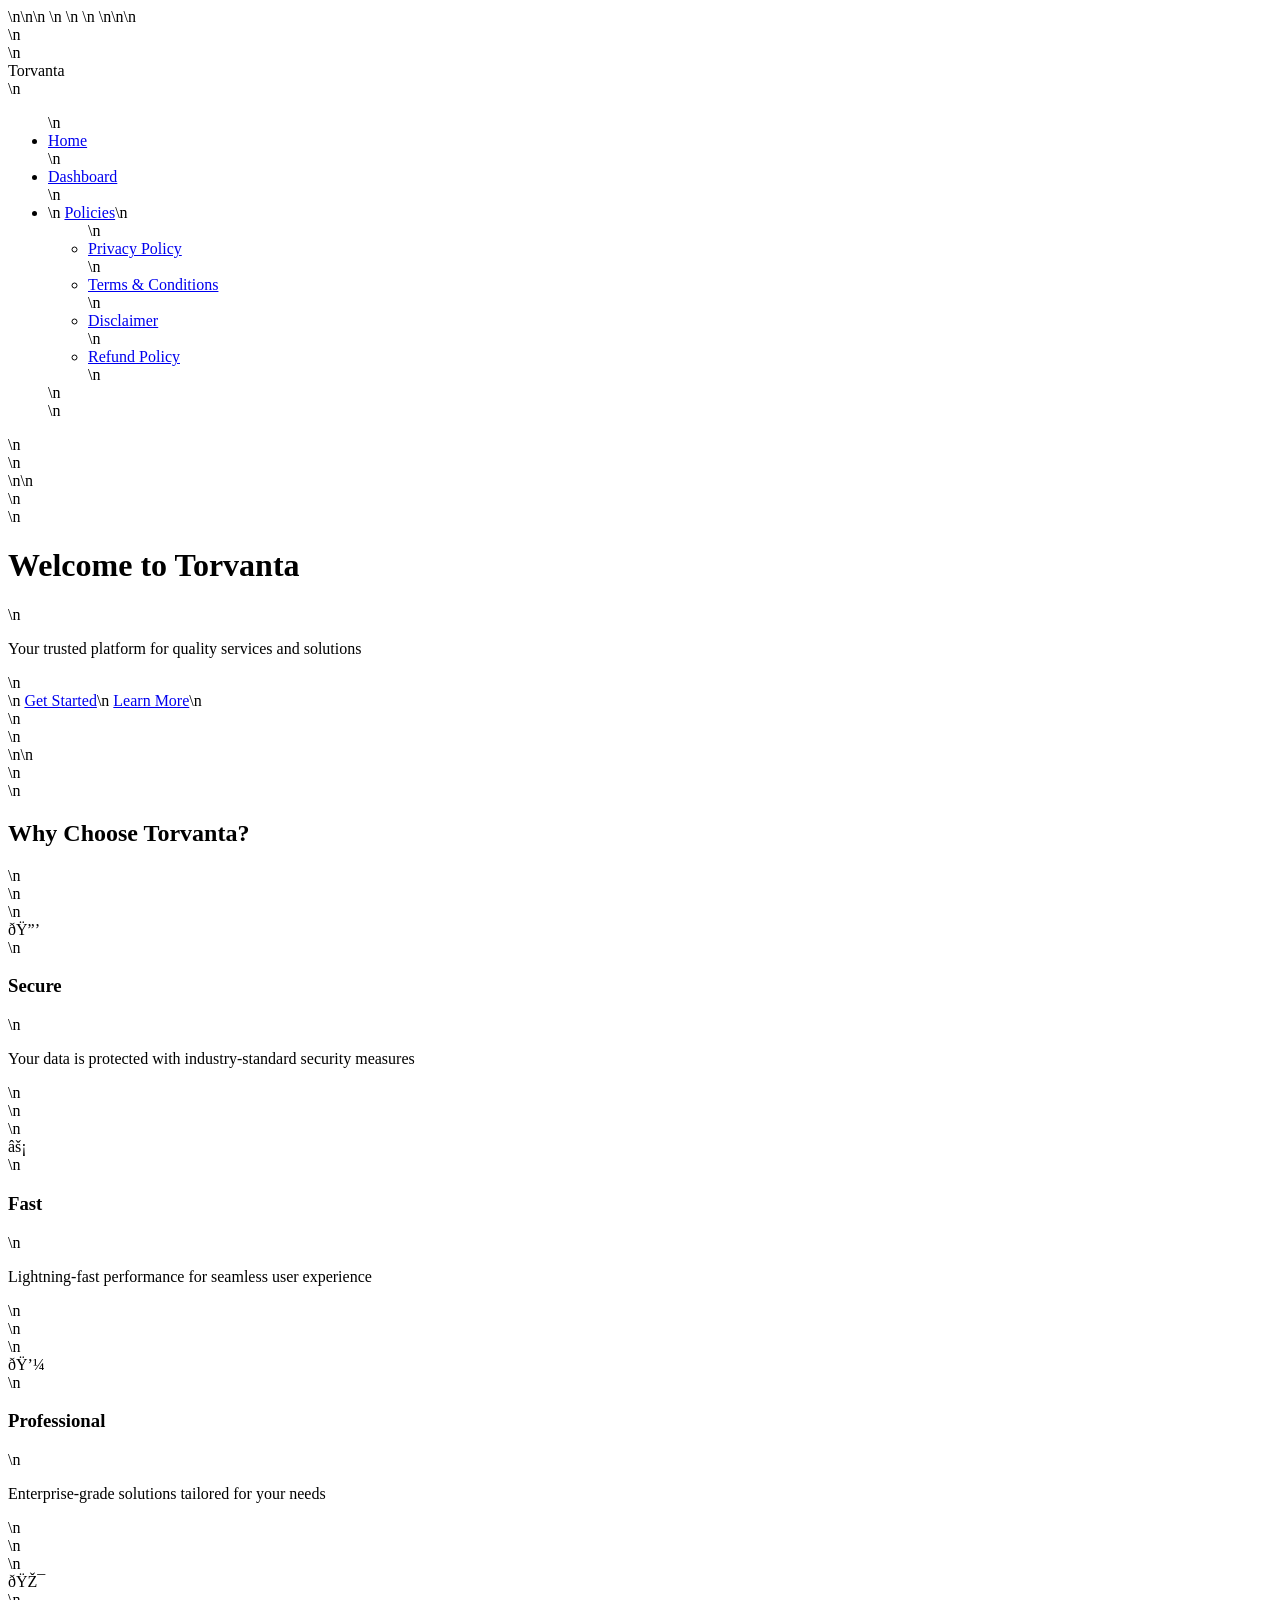
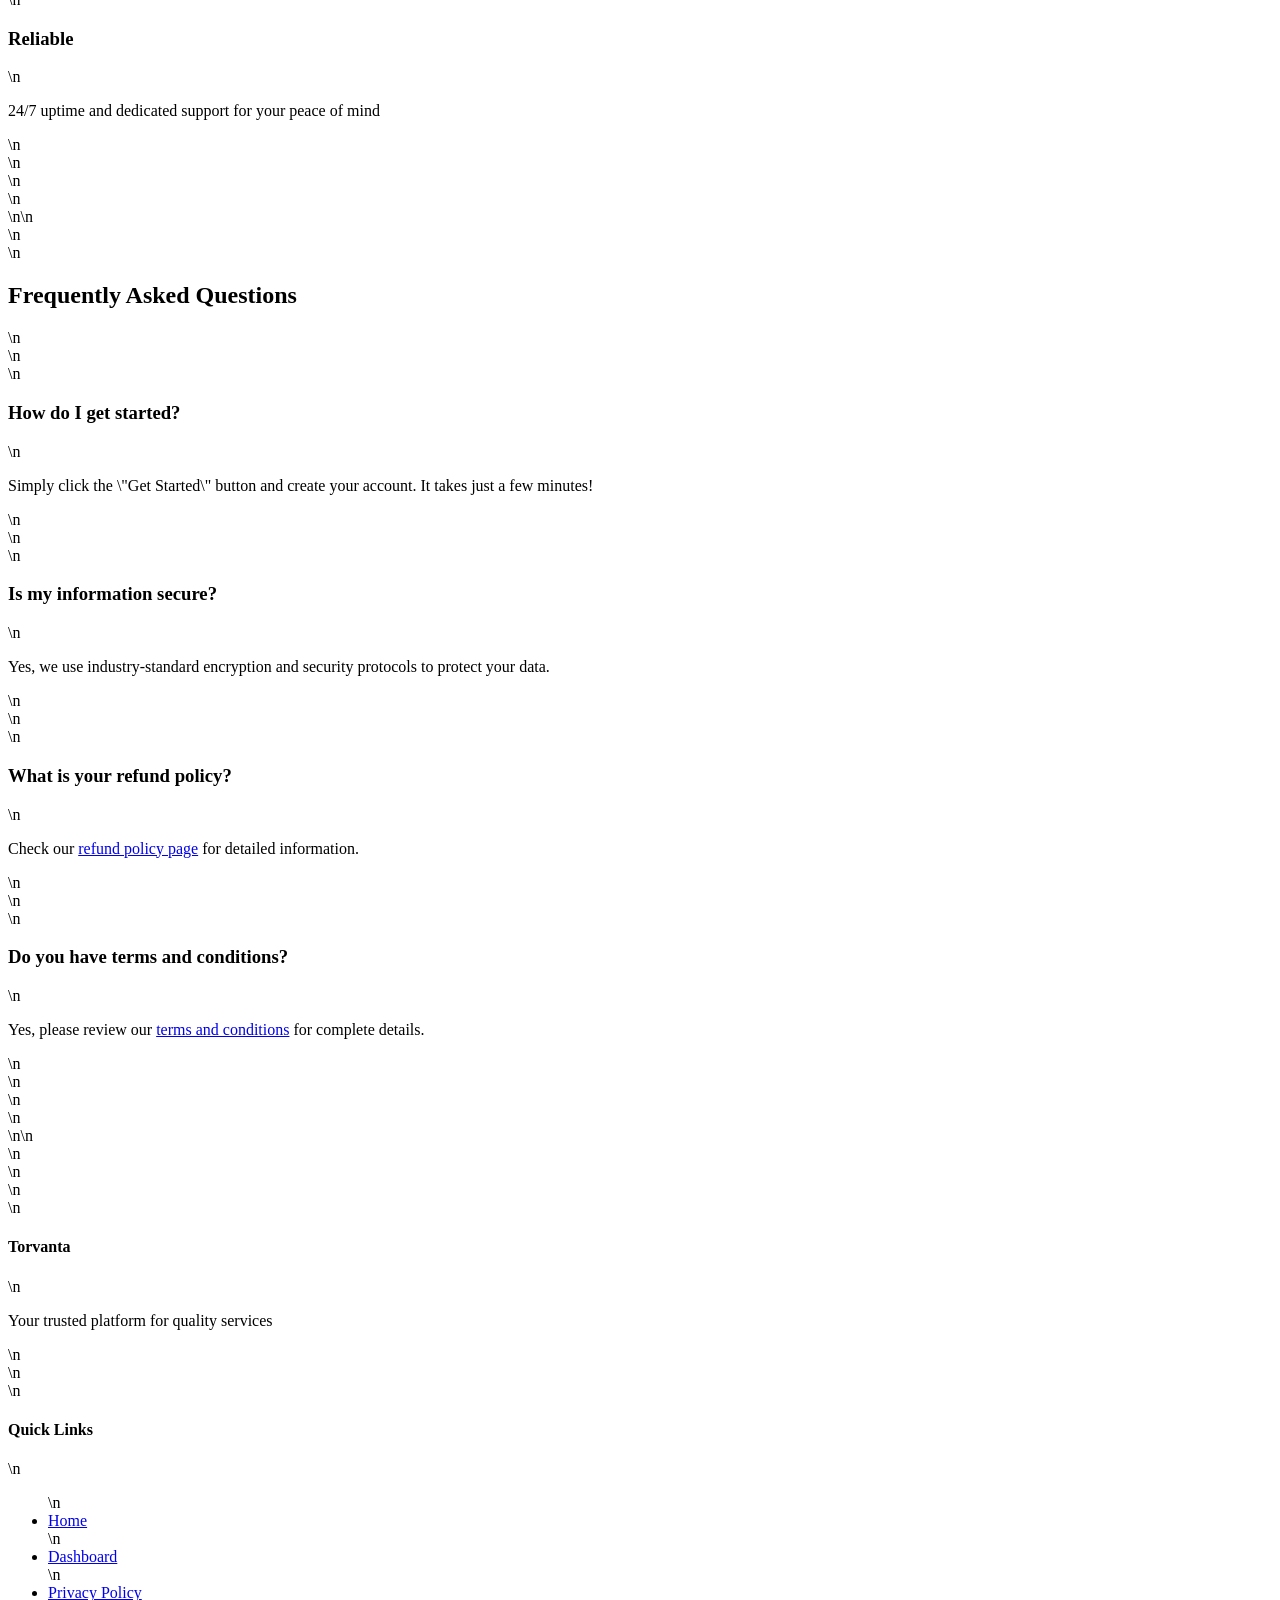
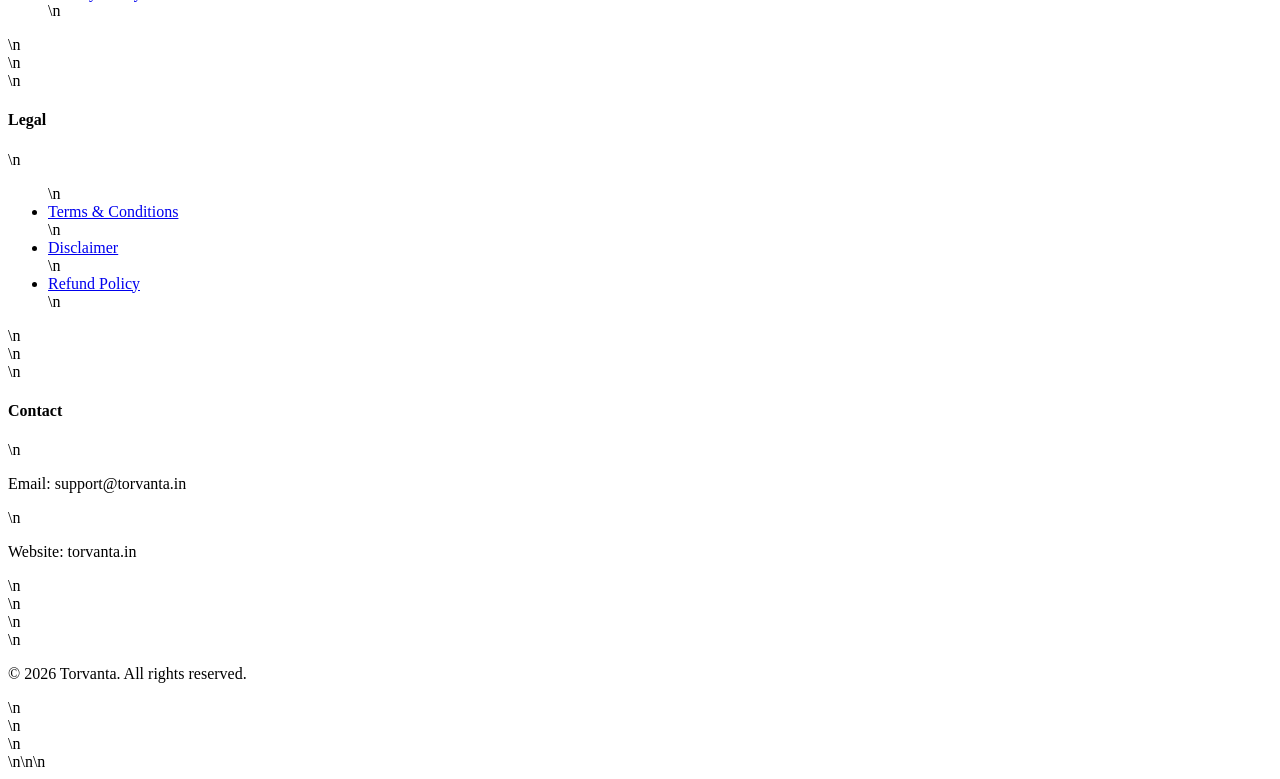
==== index.html @ 7883bb97 "Add files via upload" ====
<!DOCTYPE html>\n<html lang=\"en\">\n<head>\n    <meta charset=\"UTF-8\">\n    <meta name=\"viewport\" content=\"width=device-width, initial-scale=1.0\">\n    <title>Torvanta - Home</title>\n    <link rel=\"stylesheet\" href=\"styles.css\">\n</head>\n<body>\n    <nav class=\"navbar\">\n        <div class=\"container\">\n            <div class=\"logo\">Torvanta</div>\n            <ul class=\"nav-links\">\n                <li><a href=\"index.html\" class=\"active\">Home</a></li>\n                <li><a href=\"dashboard.html\">Dashboard</a></li>\n                <li class=\"dropdown\">\n                    <a href=\"#\" class=\"dropdown-toggle\">Policies</a>\n                    <ul class=\"dropdown-menu\">\n                        <li><a href=\"privacy-policy.html\">Privacy Policy</a></li>\n                        <li><a href=\"terms-conditions.html\">Terms & Conditions</a></li>\n                        <li><a href=\"disclaimer.html\">Disclaimer</a></li>\n                        <li><a href=\"refund-policy.html\">Refund Policy</a></li>\n                    </ul>\n                </li>\n            </ul>\n        </div>\n    </nav>\n\n    <header class=\"hero\">\n        <div class=\"container\">\n            <h1>Welcome to Torvanta</h1>\n            <p>Your trusted platform for quality services and solutions</p>\n            <div class=\"hero-buttons\">\n                <a href=\"dashboard.html\" class=\"btn btn-primary\">Get Started</a>\n                <a href=\"#features\" class=\"btn btn-secondary\">Learn More</a>\n            </div>\n        </div>\n    </header>\n\n    <section id=\"features\" class=\"features\">\n        <div class=\"container\">\n            <h2>Why Choose Torvanta?</h2>\n            <div class=\"features-grid\">\n                <div class=\"feature-card\">\n                    <div class=\"feature-icon\">🔒</div>\n                    <h3>Secure</h3>\n                    <p>Your data is protected with industry-standard security measures</p>\n                </div>\n                <div class=\"feature-card\">\n                    <div class=\"feature-icon\">⚡</div>\n                    <h3>Fast</h3>\n                    <p>Lightning-fast performance for seamless user experience</p>\n                </div>\n                <div class=\"feature-card\">\n                    <div class=\"feature-icon\">💼</div>\n                    <h3>Professional</h3>\n                    <p>Enterprise-grade solutions tailored for your needs</p>\n                </div>\n                <div class=\"feature-card\">\n                    <div class=\"feature-icon\">🎯</div>\n                    <h3>Reliable</h3>\n                    <p>24/7 uptime and dedicated support for your peace of mind</p>\n                </div>\n            </div>\n        </div>\n    </section>\n\n    <section class=\"faq\">\n        <div class=\"container\">\n            <h2>Frequently Asked Questions</h2>\n            <div class=\"faq-items\">\n                <div class=\"faq-item\">\n                    <h3>How do I get started?</h3>\n                    <p>Simply click the \"Get Started\" button and create your account. It takes just a few minutes!</p>\n                </div>\n                <div class=\"faq-item\">\n                    <h3>Is my information secure?</h3>\n                    <p>Yes, we use industry-standard encryption and security protocols to protect your data.</p>\n                </div>\n                <div class=\"faq-item\">\n                    <h3>What is your refund policy?</h3>\n                    <p>Check our <a href=\"refund-policy.html\">refund policy page</a> for detailed information.</p>\n                </div>\n                <div class=\"faq-item\">\n                    <h3>Do you have terms and conditions?</h3>\n                    <p>Yes, please review our <a href=\"terms-conditions.html\">terms and conditions</a> for complete details.</p>\n                </div>\n            </div>\n        </div>\n    </section>\n\n    <footer class=\"footer\">\n        <div class=\"container\">\n            <div class=\"footer-content\">\n                <div class=\"footer-section\">\n                    <h4>Torvanta</h4>\n                    <p>Your trusted platform for quality services</p>\n                </div>\n                <div class=\"footer-section\">\n                    <h4>Quick Links</h4>\n                    <ul>\n                        <li><a href=\"index.html\">Home</a></li>\n                        <li><a href=\"dashboard.html\">Dashboard</a></li>\n                        <li><a href=\"privacy-policy.html\">Privacy Policy</a></li>\n                    </ul>\n                </div>\n                <div class=\"footer-section\">\n                    <h4>Legal</h4>\n                    <ul>\n                        <li><a href=\"terms-conditions.html\">Terms & Conditions</a></li>\n                        <li><a href=\"disclaimer.html\">Disclaimer</a></li>\n                        <li><a href=\"refund-policy.html\">Refund Policy</a></li>\n                    </ul>\n                </div>\n                <div class=\"footer-section\">\n                    <h4>Contact</h4>\n                    <p>Email: support@torvanta.in</p>\n                    <p>Website: torvanta.in</p>\n                </div>\n            </div>\n            <div class=\"footer-bottom\">\n                <p>&copy; 2026 Torvanta. All rights reserved.</p>\n            </div>\n        </div>\n    </footer>\n</body>\n</html>\n
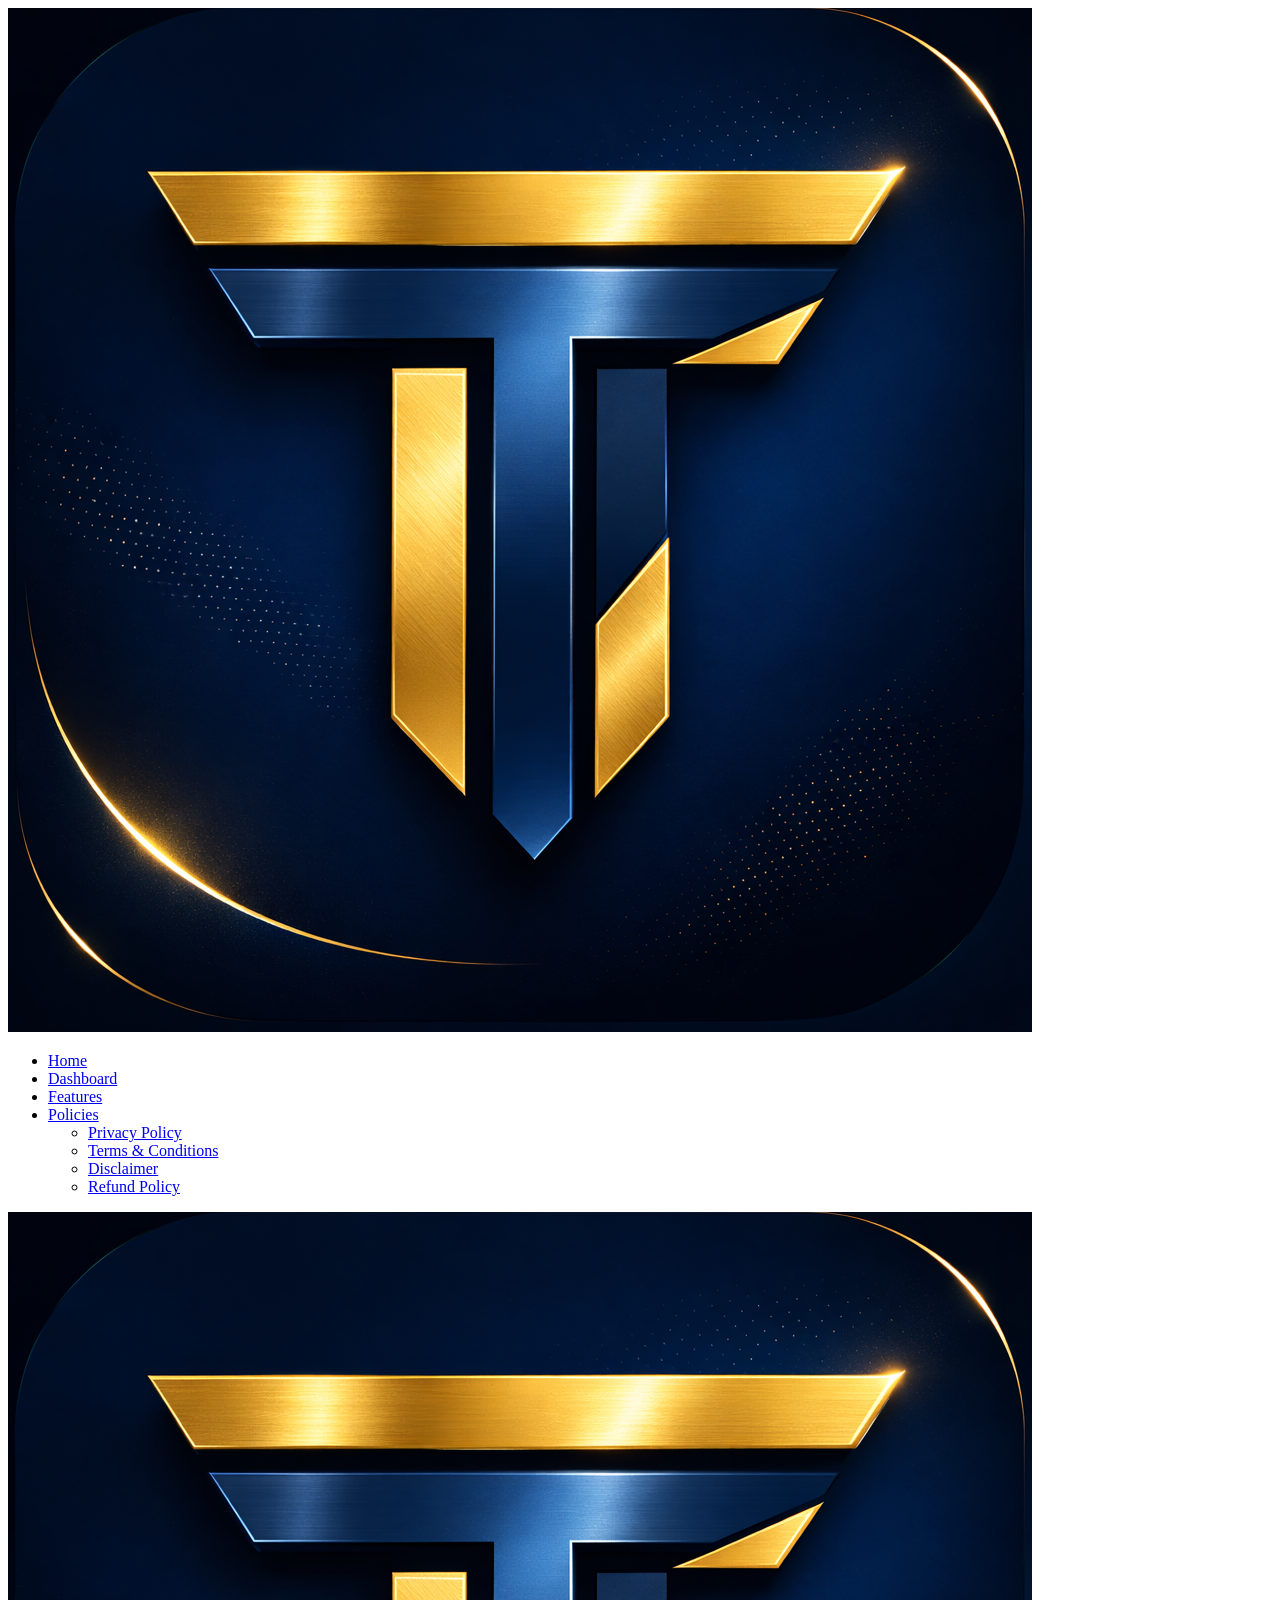
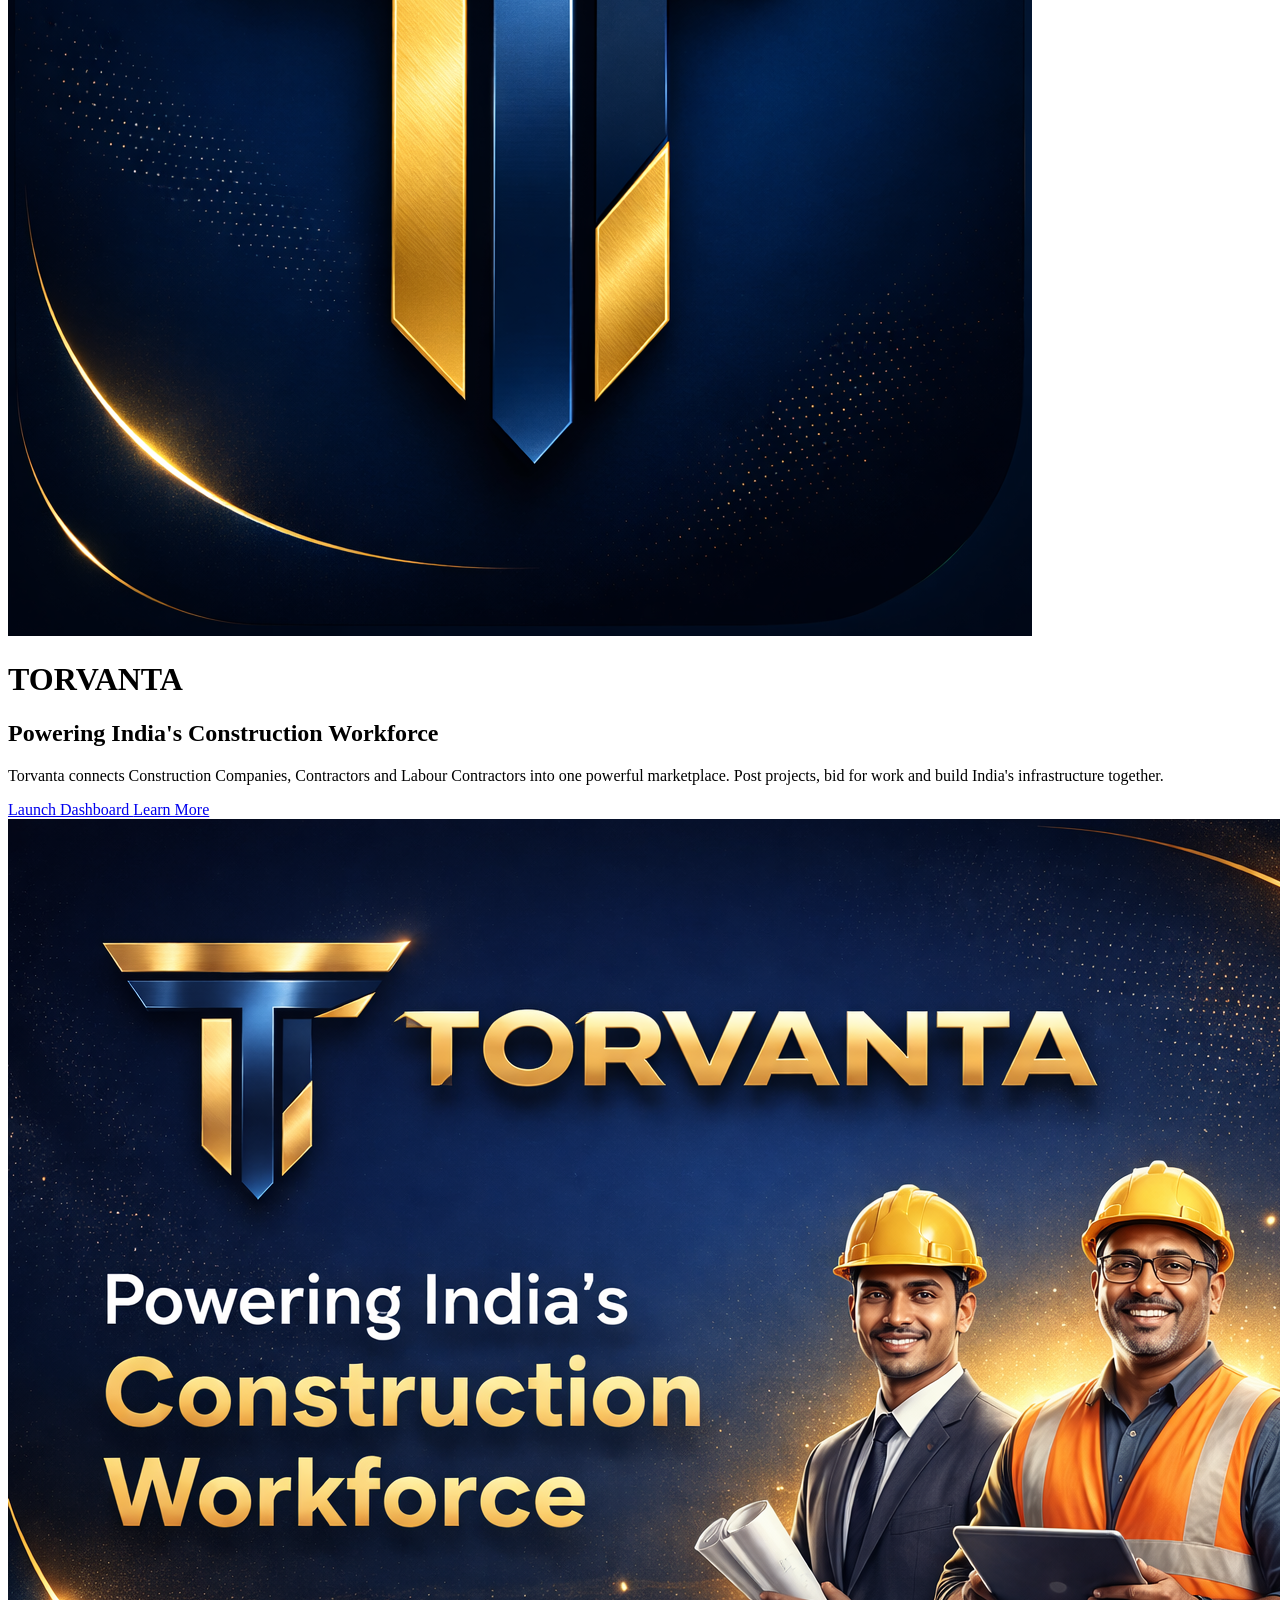
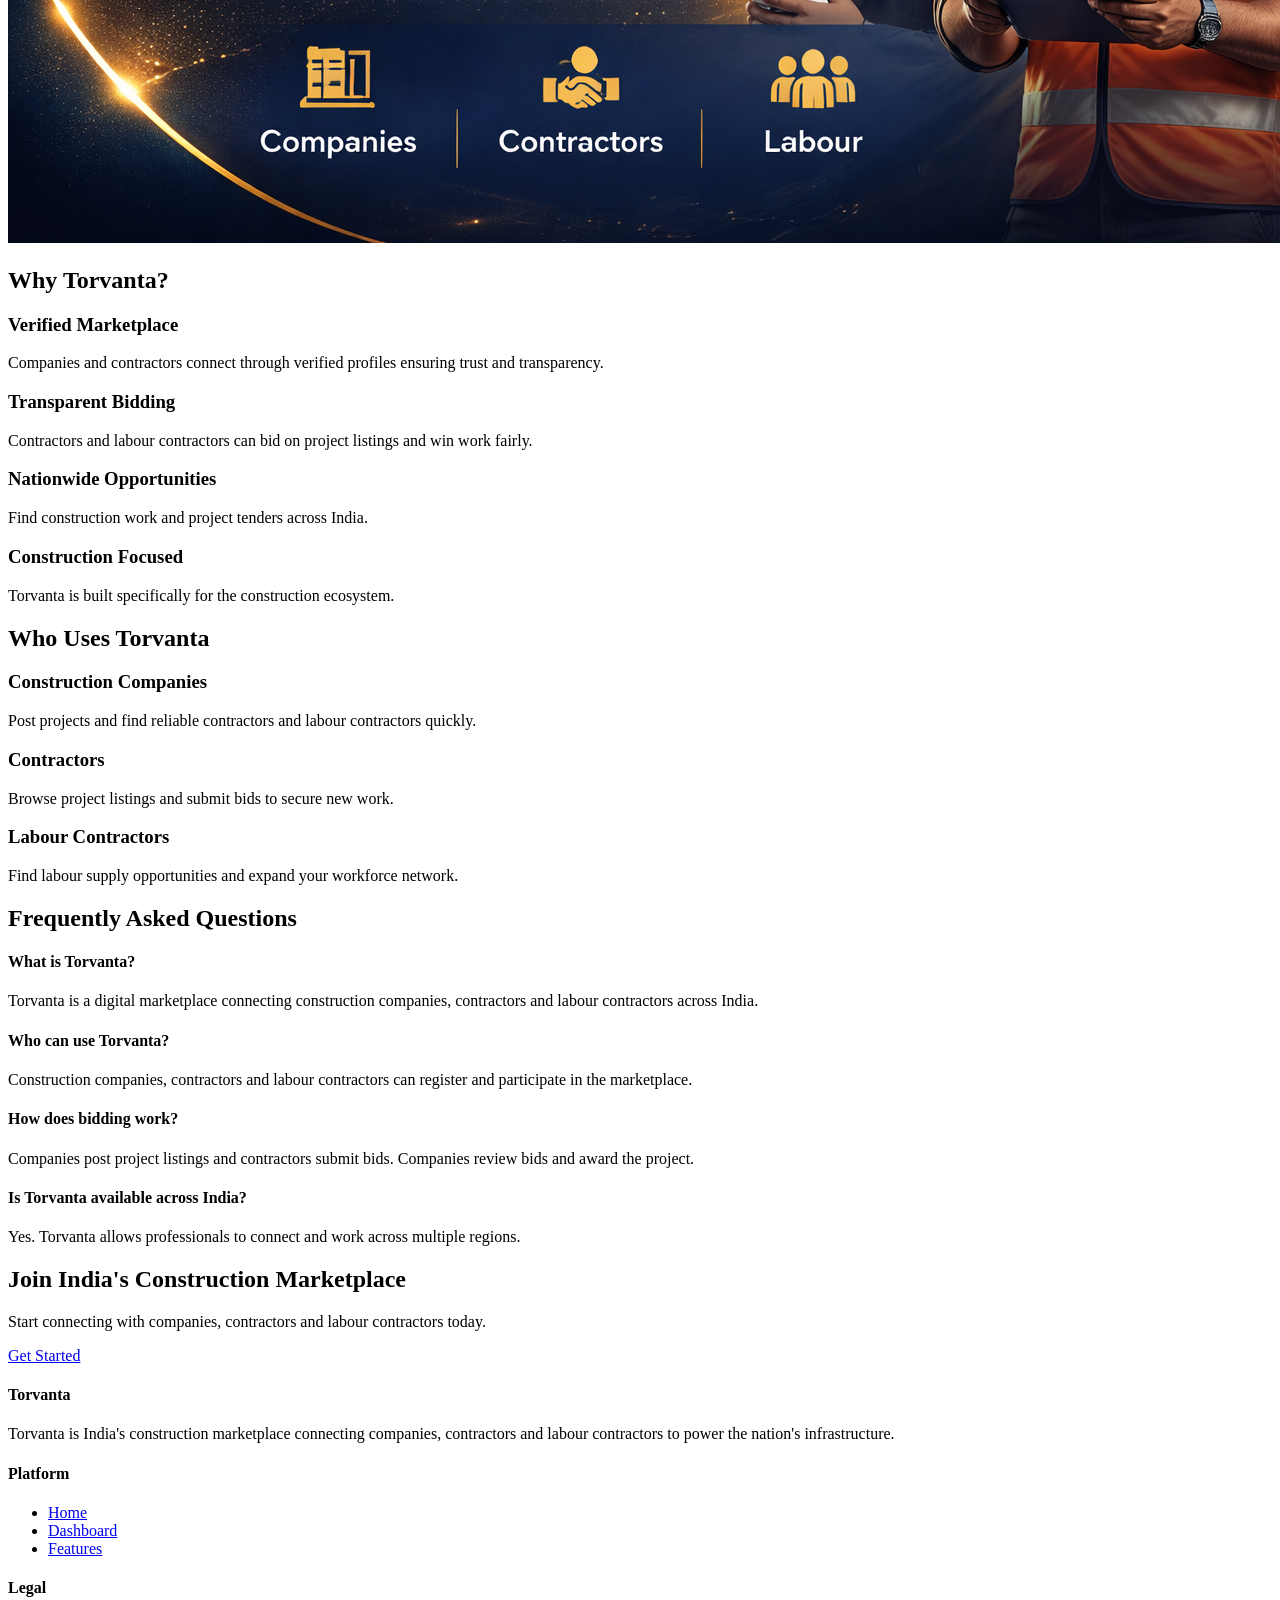
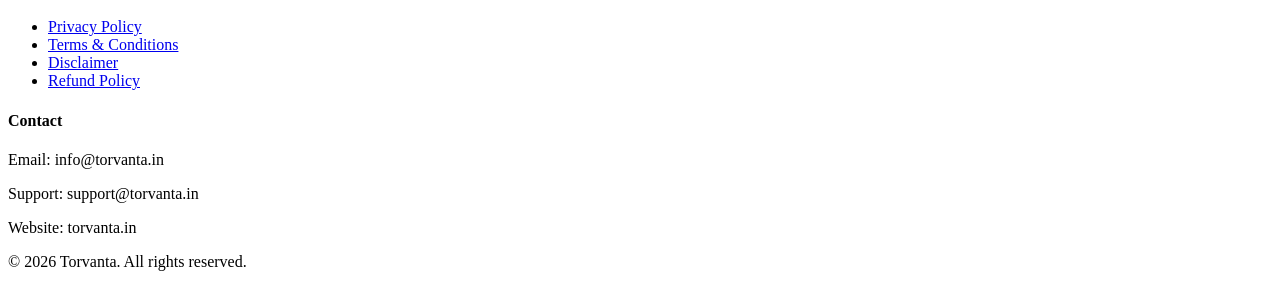
==== commit 41ea4cf6: "Add files via upload" ====
--- a/index.html
+++ b/index.html
@@ -1 +1,416 @@
-<!DOCTYPE html>\n<html lang=\"en\">\n<head>\n    <meta charset=\"UTF-8\">\n    <meta name=\"viewport\" content=\"width=device-width, initial-scale=1.0\">\n    <title>Torvanta - Home</title>\n    <link rel=\"stylesheet\" href=\"styles.css\">\n</head>\n<body>\n    <nav class=\"navbar\">\n        <div class=\"container\">\n            <div class=\"logo\">Torvanta</div>\n            <ul class=\"nav-links\">\n                <li><a href=\"index.html\" class=\"active\">Home</a></li>\n                <li><a href=\"dashboard.html\">Dashboard</a></li>\n                <li class=\"dropdown\">\n                    <a href=\"#\" class=\"dropdown-toggle\">Policies</a>\n                    <ul class=\"dropdown-menu\">\n                        <li><a href=\"privacy-policy.html\">Privacy Policy</a></li>\n                        <li><a href=\"terms-conditions.html\">Terms & Conditions</a></li>\n                        <li><a href=\"disclaimer.html\">Disclaimer</a></li>\n                        <li><a href=\"refund-policy.html\">Refund Policy</a></li>\n                    </ul>\n                </li>\n            </ul>\n        </div>\n    </nav>\n\n    <header class=\"hero\">\n        <div class=\"container\">\n            <h1>Welcome to Torvanta</h1>\n            <p>Your trusted platform for quality services and solutions</p>\n            <div class=\"hero-buttons\">\n                <a href=\"dashboard.html\" class=\"btn btn-primary\">Get Started</a>\n                <a href=\"#features\" class=\"btn btn-secondary\">Learn More</a>\n            </div>\n        </div>\n    </header>\n\n    <section id=\"features\" class=\"features\">\n        <div class=\"container\">\n            <h2>Why Choose Torvanta?</h2>\n            <div class=\"features-grid\">\n                <div class=\"feature-card\">\n                    <div class=\"feature-icon\">🔒</div>\n                    <h3>Secure</h3>\n                    <p>Your data is protected with industry-standard security measures</p>\n                </div>\n                <div class=\"feature-card\">\n                    <div class=\"feature-icon\">⚡</div>\n                    <h3>Fast</h3>\n                    <p>Lightning-fast performance for seamless user experience</p>\n                </div>\n                <div class=\"feature-card\">\n                    <div class=\"feature-icon\">💼</div>\n                    <h3>Professional</h3>\n                    <p>Enterprise-grade solutions tailored for your needs</p>\n                </div>\n                <div class=\"feature-card\">\n                    <div class=\"feature-icon\">🎯</div>\n                    <h3>Reliable</h3>\n                    <p>24/7 uptime and dedicated support for your peace of mind</p>\n                </div>\n            </div>\n        </div>\n    </section>\n\n    <section class=\"faq\">\n        <div class=\"container\">\n            <h2>Frequently Asked Questions</h2>\n            <div class=\"faq-items\">\n                <div class=\"faq-item\">\n                    <h3>How do I get started?</h3>\n                    <p>Simply click the \"Get Started\" button and create your account. It takes just a few minutes!</p>\n                </div>\n                <div class=\"faq-item\">\n                    <h3>Is my information secure?</h3>\n                    <p>Yes, we use industry-standard encryption and security protocols to protect your data.</p>\n                </div>\n                <div class=\"faq-item\">\n                    <h3>What is your refund policy?</h3>\n                    <p>Check our <a href=\"refund-policy.html\">refund policy page</a> for detailed information.</p>\n                </div>\n                <div class=\"faq-item\">\n                    <h3>Do you have terms and conditions?</h3>\n                    <p>Yes, please review our <a href=\"terms-conditions.html\">terms and conditions</a> for complete details.</p>\n                </div>\n            </div>\n        </div>\n    </section>\n\n    <footer class=\"footer\">\n        <div class=\"container\">\n            <div class=\"footer-content\">\n                <div class=\"footer-section\">\n                    <h4>Torvanta</h4>\n                    <p>Your trusted platform for quality services</p>\n                </div>\n                <div class=\"footer-section\">\n                    <h4>Quick Links</h4>\n                    <ul>\n                        <li><a href=\"index.html\">Home</a></li>\n                        <li><a href=\"dashboard.html\">Dashboard</a></li>\n                        <li><a href=\"privacy-policy.html\">Privacy Policy</a></li>\n                    </ul>\n                </div>\n                <div class=\"footer-section\">\n                    <h4>Legal</h4>\n                    <ul>\n                        <li><a href=\"terms-conditions.html\">Terms & Conditions</a></li>\n                        <li><a href=\"disclaimer.html\">Disclaimer</a></li>\n                        <li><a href=\"refund-policy.html\">Refund Policy</a></li>\n                    </ul>\n                </div>\n                <div class=\"footer-section\">\n                    <h4>Contact</h4>\n                    <p>Email: support@torvanta.in</p>\n                    <p>Website: torvanta.in</p>\n                </div>\n            </div>\n            <div class=\"footer-bottom\">\n                <p>&copy; 2026 Torvanta. All rights reserved.</p>\n            </div>\n        </div>\n    </footer>\n</body>\n</html>\n
+<!DOCTYPE html>
+<html lang="en">
+
+<head>
+
+<meta charset="UTF-8">
+<meta name="viewport" content="width=device-width, initial-scale=1.0">
+
+<title>Torvanta | Powering India's Construction Workforce</title>
+
+<meta name="description"
+content="Torvanta is India's construction marketplace connecting Companies, Contractors and Labour Contractors for projects and tenders.">
+
+<link rel="stylesheet" href="styles.css">
+
+</head>
+
+<body>
+
+<!-- ================= NAVBAR ================= -->
+
+<nav class="navbar">
+
+<div class="container">
+
+<div class="nav-brand">
+
+<img src="logo.png" class="nav-logo">
+
+</div>
+
+<ul class="nav-links">
+
+<li><a href="index.html" class="active">Home</a></li>
+
+<li><a href="dashboard.html">Dashboard</a></li>
+
+<li><a href="#features">Features</a></li>
+
+<li class="dropdown">
+
+<a href="#">Policies</a>
+
+<ul class="dropdown-menu">
+
+<li><a href="privacy-policy.html">Privacy Policy</a></li>
+
+<li><a href="terms-conditions.html">Terms & Conditions</a></li>
+
+<li><a href="disclaimer.html">Disclaimer</a></li>
+
+<li><a href="refund-policy.html">Refund Policy</a></li>
+
+</ul>
+
+</li>
+
+</ul>
+
+</div>
+
+</nav>
+
+
+<!-- ================= HERO ================= -->
+
+<header class="hero">
+
+<div class="container hero-flex">
+
+<div class="hero-left">
+
+<img src="logo.png" class="hero-logo">
+
+<h1>TORVANTA</h1>
+
+<h2 class="tagline">
+
+Powering India's Construction Workforce
+
+</h2>
+
+<p class="hero-text">
+
+Torvanta connects Construction Companies, Contractors and Labour Contractors 
+into one powerful marketplace. Post projects, bid for work and build India's 
+infrastructure together.
+
+</p>
+
+<div class="hero-buttons">
+
+<a href="dashboard.html" class="btn btn-gold">
+
+Launch Dashboard
+
+</a>
+
+<a href="#features" class="btn btn-outline">
+
+Learn More
+
+</a>
+
+</div>
+
+</div>
+
+
+<div class="hero-right">
+
+<img src="hero-banner.png" class="hero-image">
+
+</div>
+
+</div>
+
+</header>
+
+
+<!-- ================= FEATURES ================= -->
+
+<section id="features" class="features">
+
+<div class="container">
+
+<h2>Why Torvanta?</h2>
+
+<div class="feature-grid">
+
+<div class="feature-card">
+
+<h3>Verified Marketplace</h3>
+
+<p>
+
+Companies and contractors connect through verified profiles ensuring
+trust and transparency.
+
+</p>
+
+</div>
+
+<div class="feature-card">
+
+<h3>Transparent Bidding</h3>
+
+<p>
+
+Contractors and labour contractors can bid on project listings and
+win work fairly.
+
+</p>
+
+</div>
+
+<div class="feature-card">
+
+<h3>Nationwide Opportunities</h3>
+
+<p>
+
+Find construction work and project tenders across India.
+
+</p>
+
+</div>
+
+<div class="feature-card">
+
+<h3>Construction Focused</h3>
+
+<p>
+
+Torvanta is built specifically for the construction ecosystem.
+
+</p>
+
+</div>
+
+</div>
+
+</div>
+
+</section>
+
+
+<!-- ================= HOW IT WORKS ================= -->
+
+<section class="how-it-works">
+
+<div class="container">
+
+<h2>Who Uses Torvanta</h2>
+
+<div class="feature-grid">
+
+<div class="feature-card">
+
+<h3>Construction Companies</h3>
+
+<p>
+
+Post projects and find reliable contractors and labour contractors
+quickly.
+
+</p>
+
+</div>
+
+<div class="feature-card">
+
+<h3>Contractors</h3>
+
+<p>
+
+Browse project listings and submit bids to secure new work.
+
+</p>
+
+</div>
+
+<div class="feature-card">
+
+<h3>Labour Contractors</h3>
+
+<p>
+
+Find labour supply opportunities and expand your workforce network.
+
+</p>
+
+</div>
+
+</div>
+
+</div>
+
+</section>
+
+
+<!-- ================= FAQ ================= -->
+
+<section class="faq">
+
+<div class="container">
+
+<h2>Frequently Asked Questions</h2>
+
+<div class="faq-container">
+
+<div class="faq-item">
+
+<h4>What is Torvanta?</h4>
+
+<p>
+
+Torvanta is a digital marketplace connecting construction companies,
+contractors and labour contractors across India.
+
+</p>
+
+</div>
+
+<div class="faq-item">
+
+<h4>Who can use Torvanta?</h4>
+
+<p>
+
+Construction companies, contractors and labour contractors can
+register and participate in the marketplace.
+
+</p>
+
+</div>
+
+<div class="faq-item">
+
+<h4>How does bidding work?</h4>
+
+<p>
+
+Companies post project listings and contractors submit bids.
+Companies review bids and award the project.
+
+</p>
+
+</div>
+
+<div class="faq-item">
+
+<h4>Is Torvanta available across India?</h4>
+
+<p>
+
+Yes. Torvanta allows professionals to connect and work across
+multiple regions.
+
+</p>
+
+</div>
+
+</div>
+
+</div>
+
+</section>
+
+
+<!-- ================= CALL TO ACTION ================= -->
+
+<section class="cta">
+
+<div class="container">
+
+<h2>Join India's Construction Marketplace</h2>
+
+<p>
+
+Start connecting with companies, contractors and labour contractors today.
+
+</p>
+
+<a href="dashboard.html" class="btn btn-gold">
+
+Get Started
+
+</a>
+
+</div>
+
+</section>
+
+
+<!-- ================= FOOTER ================= -->
+
+<footer class="footer" id="footer">
+
+<div class="container">
+
+<div class="footer-content">
+
+<div class="footer-section">
+
+<h4>Torvanta</h4>
+
+<p>
+
+Torvanta is India's construction marketplace connecting companies,
+contractors and labour contractors to power the nation's infrastructure.
+
+</p>
+
+</div>
+
+<div class="footer-section">
+
+<h4>Platform</h4>
+
+<ul>
+
+<li><a href="index.html">Home</a></li>
+
+<li><a href="dashboard.html">Dashboard</a></li>
+
+<li><a href="#features">Features</a></li>
+
+</ul>
+
+</div>
+
+<div class="footer-section">
+
+<h4>Legal</h4>
+
+<ul>
+
+<li><a href="privacy-policy.html">Privacy Policy</a></li>
+
+<li><a href="terms-conditions.html">Terms & Conditions</a></li>
+
+<li><a href="disclaimer.html">Disclaimer</a></li>
+
+<li><a href="refund-policy.html">Refund Policy</a></li>
+
+</ul>
+
+</div>
+
+<div class="footer-section">
+
+<h4>Contact</h4>
+
+<p>Email: info@torvanta.in</p>
+
+<p>Support: support@torvanta.in</p>
+
+<p>Website: torvanta.in</p>
+
+</div>
+
+</div>
+
+<div class="footer-bottom">
+
+<p>© 2026 Torvanta. All rights reserved.</p>
+
+</div>
+
+</div>
+
+</footer>
+
+</body>
+</html>
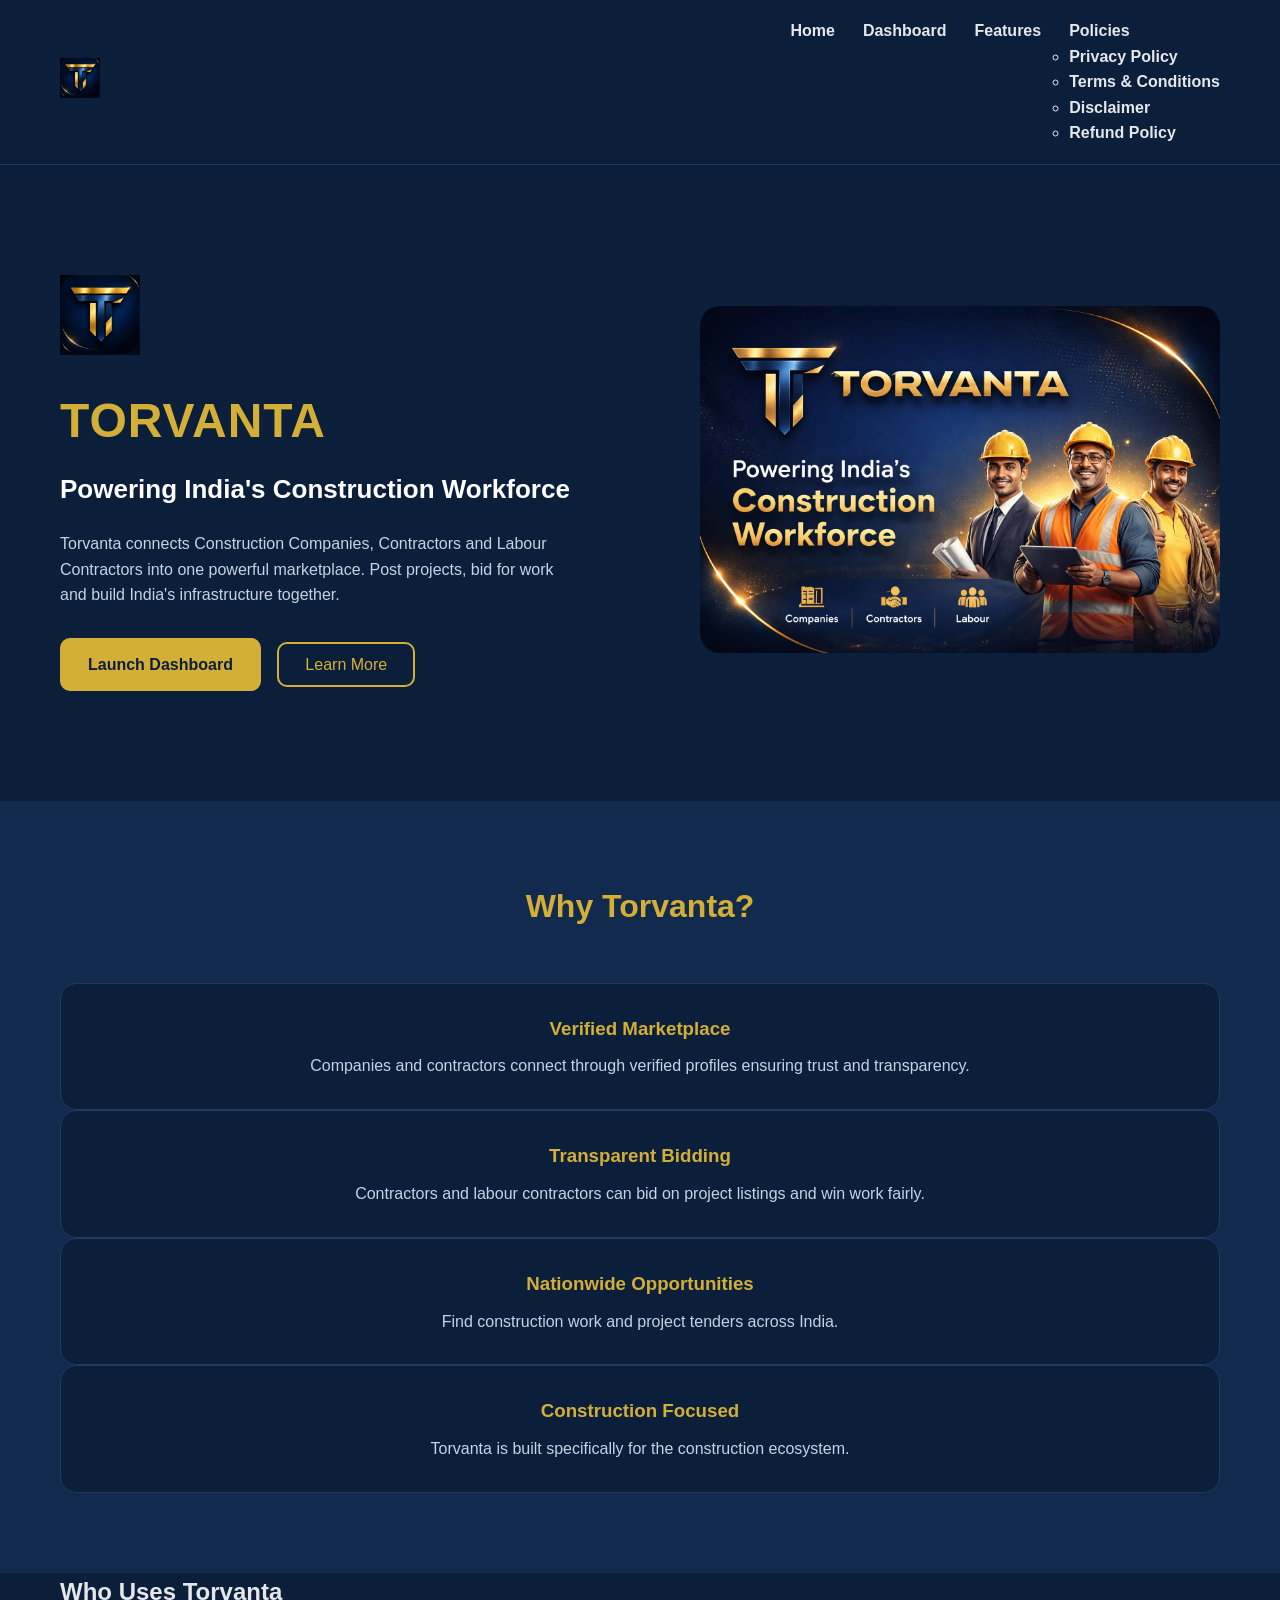
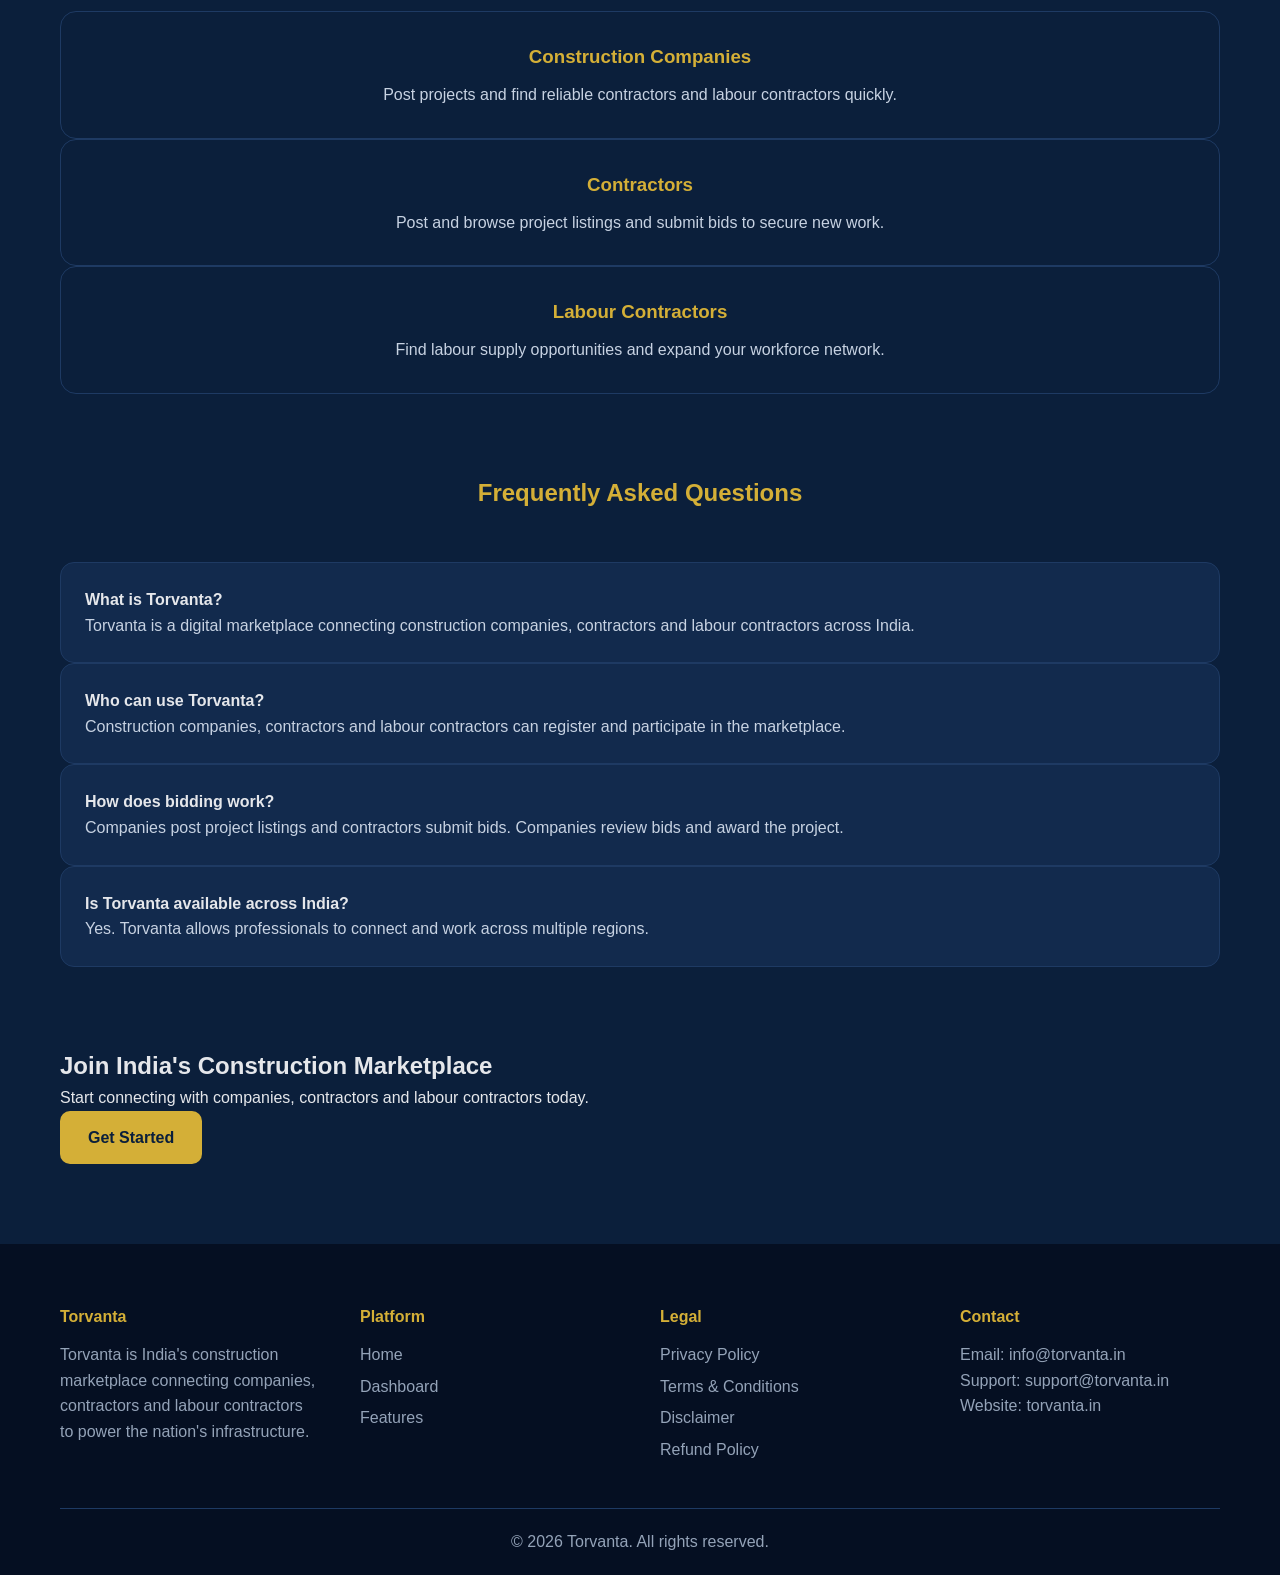
==== commit 82087b56: "Add files via upload" ====
--- a/index.html
+++ b/index.html
@@ -214,7 +214,7 @@
 
 <p>
 
-Browse project listings and submit bids to secure new work.
+Post and browse project listings and submit bids to secure new work.
 
 </p>
 
--- a/styles.css
+++ b/styles.css
@@ -0,0 +1,380 @@
+*{
+margin:0;
+padding:0;
+box-sizing:border-box;
+}
+
+/* TORVANTA THEME */
+
+:root{
+
+--navy:#0B1F3B;
+--navy-light:#122A4D;
+--navy-border:#1E3A63;
+
+--gold:#D4AF37;
+--gold-light:#F1C85A;
+
+--text:#E5E7EB;
+--light:#F8FAFC;
+--dark:#111827;
+
+--border:#E5E7EB;
+
+}
+
+/* GLOBAL */
+
+html{
+scroll-behavior:smooth;
+}
+
+body{
+font-family:'Segoe UI',Tahoma,Geneva,Verdana,sans-serif;
+background:var(--navy);
+color:var(--text);
+line-height:1.6;
+}
+
+.container{
+max-width:1200px;
+margin:auto;
+padding:0 20px;
+}
+
+/* NAVBAR */
+
+.navbar{
+background:var(--navy);
+padding:18px 0;
+border-bottom:1px solid var(--navy-border);
+}
+
+.navbar .container{
+display:flex;
+justify-content:space-between;
+align-items:center;
+}
+
+.nav-logo{
+height:40px;
+}
+
+.nav-links{
+list-style:none;
+display:flex;
+gap:28px;
+}
+
+.nav-links a{
+color:var(--text);
+text-decoration:none;
+font-weight:600;
+}
+
+.nav-links a:hover{
+color:var(--gold);
+}
+
+/* HERO */
+
+.hero{
+padding:110px 0;
+}
+
+.hero-flex{
+display:flex;
+align-items:center;
+justify-content:space-between;
+gap:60px;
+flex-wrap:wrap;
+}
+
+.hero-left{
+max-width:520px;
+}
+
+.hero-logo{
+width:80px;
+margin-bottom:20px;
+}
+
+.hero h1{
+font-size:48px;
+font-weight:800;
+letter-spacing:1px;
+color:var(--gold);
+}
+
+.tagline{
+font-size:26px;
+margin:10px 0 20px;
+color:white;
+}
+
+.hero-text{
+color:#C7D2E2;
+margin-bottom:30px;
+}
+
+.hero-image{
+width:520px;
+border-radius:20px;
+}
+
+/* BUTTONS */
+
+.btn-gold{
+background:var(--gold);
+color:var(--navy);
+padding:14px 28px;
+border-radius:10px;
+font-weight:700;
+text-decoration:none;
+display:inline-block;
+margin-right:12px;
+}
+
+.btn-gold:hover{
+background:var(--gold-light);
+}
+
+.btn-outline{
+border:2px solid var(--gold);
+color:var(--gold);
+padding:12px 26px;
+border-radius:10px;
+text-decoration:none;
+}
+
+.btn-outline:hover{
+background:var(--gold);
+color:var(--navy);
+}
+
+/* FEATURES */
+
+.features{
+padding:80px 0;
+background:var(--navy-light);
+}
+
+.features h2{
+text-align:center;
+margin-bottom:50px;
+font-size:32px;
+color:var(--gold);
+}
+
+.features-grid{
+display:grid;
+grid-template-columns:repeat(auto-fit,minmax(250px,1fr));
+gap:30px;
+}
+
+.feature-card{
+background:var(--navy);
+padding:30px;
+border-radius:16px;
+text-align:center;
+border:1px solid var(--navy-border);
+}
+
+.feature-card h3{
+color:var(--gold);
+margin-bottom:10px;
+}
+
+.feature-card p{
+color:#C7D2E2;
+}
+
+/* FAQ */
+
+.faq{
+padding:80px 0;
+}
+
+.faq h2{
+text-align:center;
+margin-bottom:50px;
+color:var(--gold);
+}
+
+.faq-items{
+display:grid;
+grid-template-columns:repeat(auto-fit,minmax(300px,1fr));
+gap:30px;
+}
+
+.faq-item{
+background:var(--navy-light);
+padding:24px;
+border-radius:14px;
+border:1px solid var(--navy-border);
+}
+
+.faq-item h3{
+color:var(--gold);
+margin-bottom:8px;
+}
+
+.faq-item p{
+color:#C7D2E2;
+}
+
+/* POLICY PAGES */
+
+.policy-container{
+padding:80px 0;
+}
+
+.policy-container h1{
+color:var(--gold);
+margin-bottom:10px;
+}
+
+.last-updated{
+color:#94A3B8;
+margin-bottom:30px;
+}
+
+.policy-section{
+background:var(--navy-light);
+padding:24px;
+border-radius:14px;
+border:1px solid var(--navy-border);
+margin-bottom:20px;
+}
+
+.policy-section h2{
+color:var(--gold);
+margin-bottom:10px;
+}
+
+.policy-section p{
+color:#C7D2E2;
+}
+
+.policy-section ul,
+.policy-section ol{
+margin-left:20px;
+}
+
+/* FOOTER */
+
+.footer{
+background:#050f22;
+padding:60px 0 20px;
+margin-top:80px;
+}
+
+.footer-content{
+display:grid;
+grid-template-columns:repeat(auto-fit,minmax(220px,1fr));
+gap:40px;
+margin-bottom:40px;
+}
+
+.footer-section h4{
+color:var(--gold);
+margin-bottom:12px;
+}
+
+.footer-section p{
+color:#94A3B8;
+}
+
+.footer-section ul{
+list-style:none;
+}
+
+.footer-section ul li{
+margin-bottom:6px;
+}
+
+.footer-section ul li a{
+color:#94A3B8;
+text-decoration:none;
+}
+
+.footer-section ul li a:hover{
+color:white;
+}
+
+.footer-bottom{
+border-top:1px solid #1E3A63;
+padding-top:20px;
+text-align:center;
+color:#94A3B8;
+}
+
+/* DASHBOARD */
+
+.dashboard-container{
+padding:80px 0;
+}
+
+.login-box,
+.signup-box{
+background:var(--navy-light);
+padding:40px;
+border-radius:16px;
+border:1px solid var(--navy-border);
+max-width:420px;
+margin:auto;
+}
+
+.form-group{
+margin-bottom:18px;
+}
+
+.form-group label{
+display:block;
+margin-bottom:6px;
+}
+
+.form-group input{
+width:100%;
+padding:12px;
+border-radius:8px;
+border:1px solid var(--navy-border);
+background:var(--navy);
+color:white;
+}
+
+/* RESPONSIVE */
+
+@media(max-width:900px){
+
+.hero-flex{
+flex-direction:column;
+text-align:center;
+}
+
+.hero-image{
+width:100%;
+max-width:400px;
+}
+
+.hero h1{
+font-size:36px;
+}
+
+.tagline{
+font-size:20px;
+}
+
+}
+
+@media(max-width:600px){
+
+.nav-links{
+display:none;
+}
+
+.hero h1{
+font-size:28px;
+}
+
+}
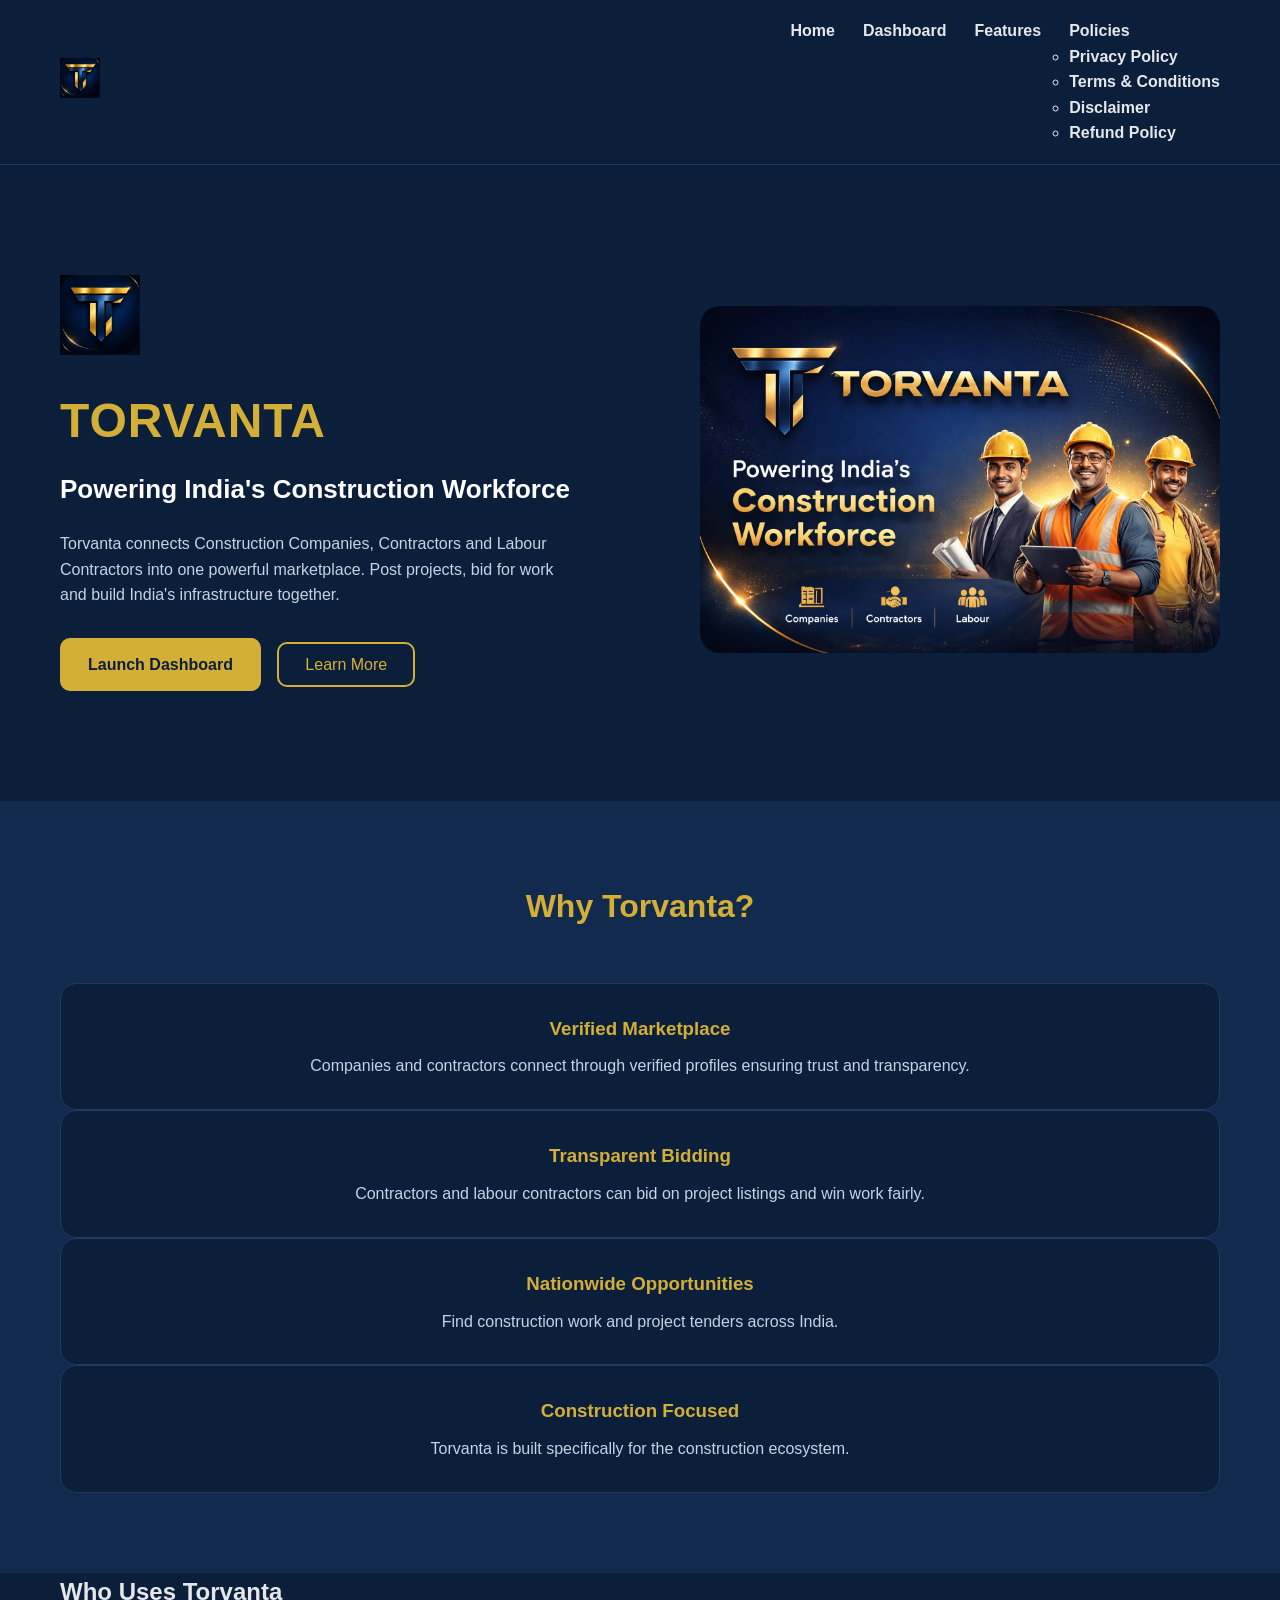
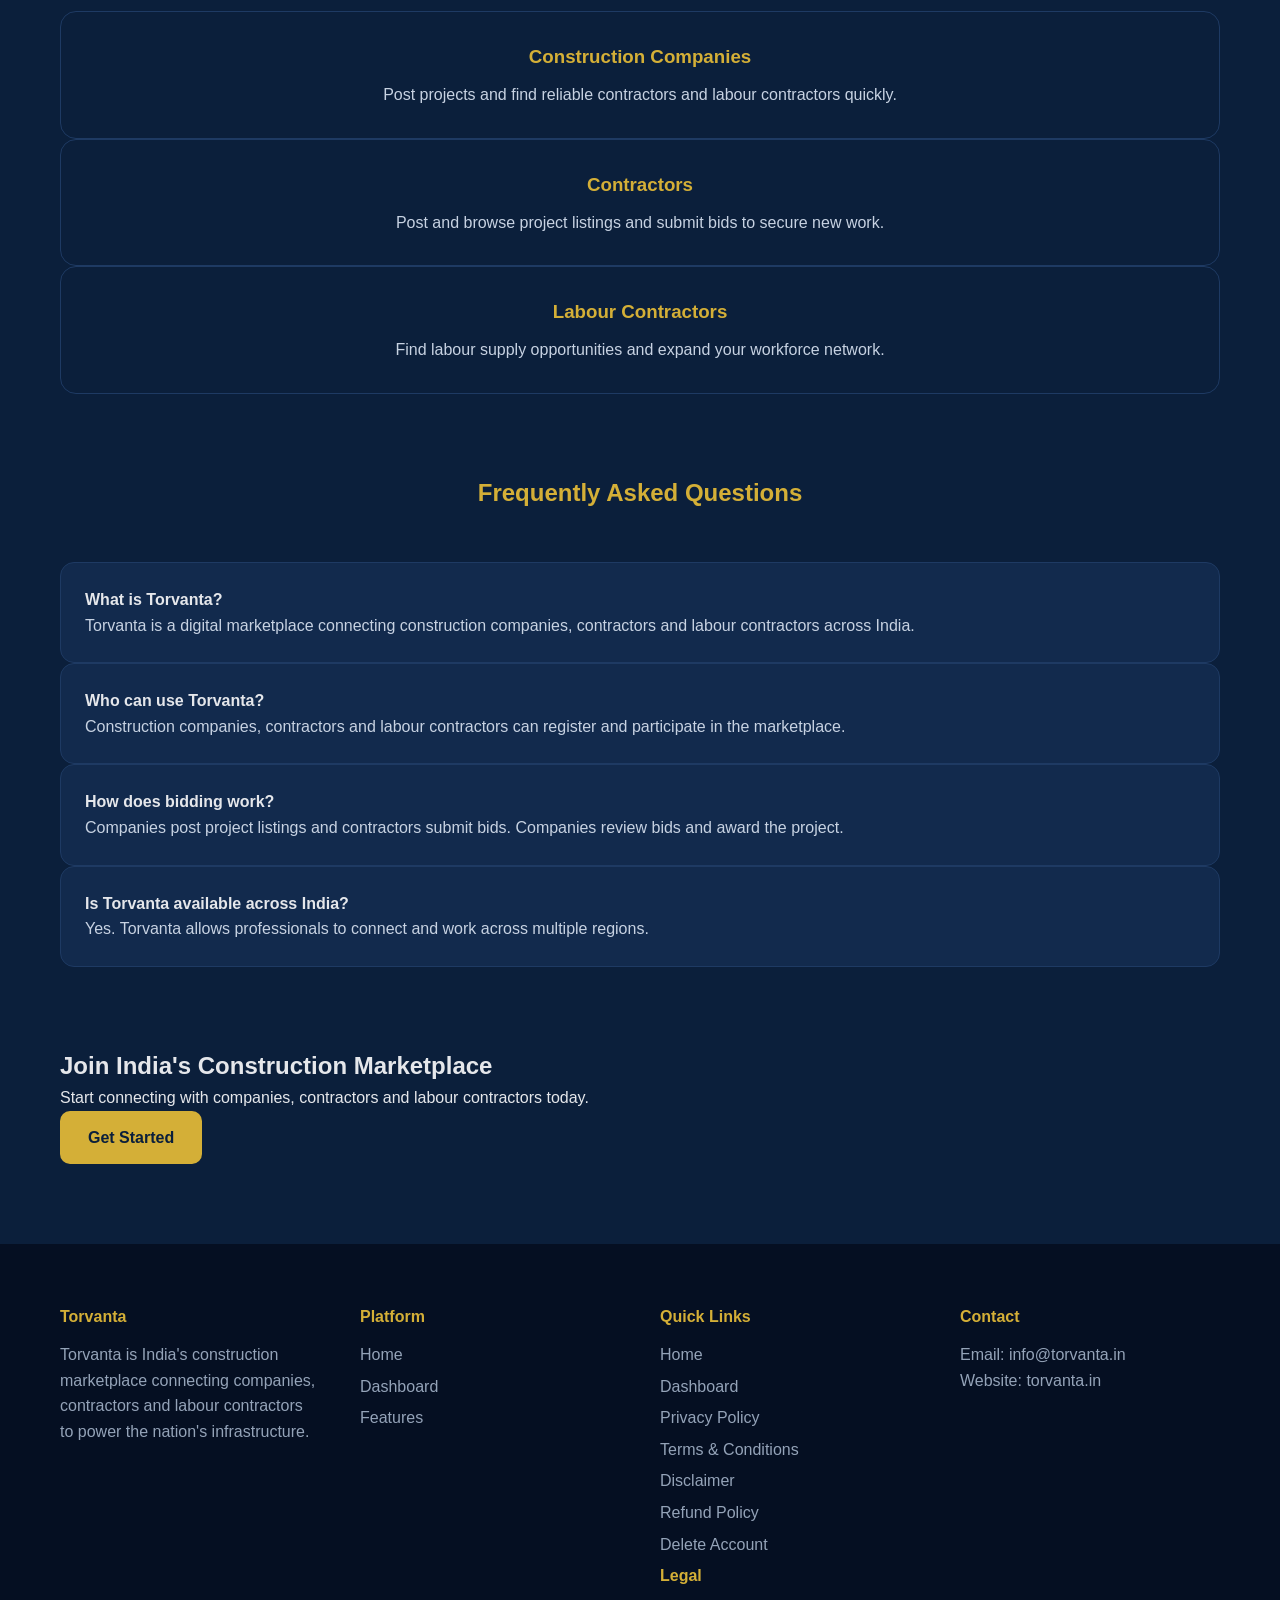
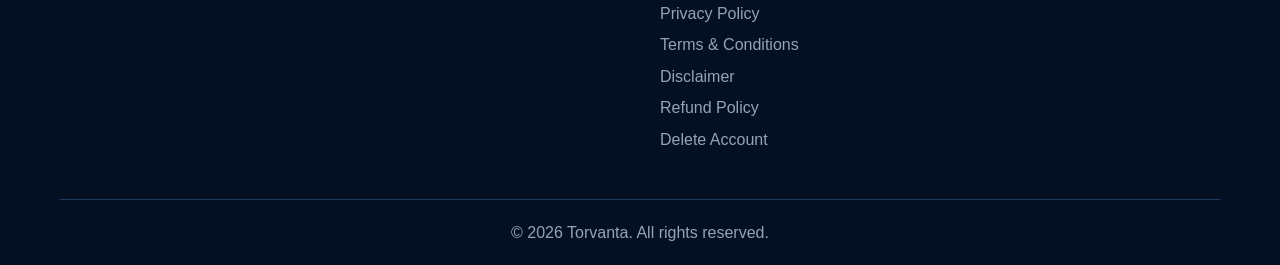
==== commit 2ba98d60: "Add files via upload" ====
--- a/index.html
+++ b/index.html
@@ -372,6 +372,25 @@
 
 <div class="footer-section">
 
+<h4>Quick Links</h4>
+<ul>
+
+<li><a href="index.html">Home</a></li>
+
+<li><a href="dashboard.html">Dashboard</a></li>
+
+<li><a href="privacy-policy.html">Privacy Policy</a></li>
+
+<li><a href="terms-conditions.html">Terms & Conditions</a></li>
+
+<li><a href="disclaimer.html">Disclaimer</a></li>
+
+<li><a href="refund-policy.html">Refund Policy</a></li>
+
+<li><a href="delete-account.html">Delete Account</a></li>
+
+</ul>
+
 <h4>Legal</h4>
 
 <ul>
@@ -384,6 +403,8 @@
 
 <li><a href="refund-policy.html">Refund Policy</a></li>
 
+<li><a href="delete-account.html">Delete Account</a></li>
+
 </ul>
 
 </div>
@@ -394,7 +415,6 @@
 
 <p>Email: info@torvanta.in</p>
 
-<p>Support: support@torvanta.in</p>
 
 <p>Website: torvanta.in</p>
 
--- a/styles.css
+++ b/styles.css
@@ -377,4 +377,30 @@
 font-size:28px;
 }
 
+.dropdown-menu{
+display:none;
+position:absolute;
+background:#122A4D;
+padding:10px;
+list-style:none;
+border-radius:8px;
+}
+
+.dropdown:hover .dropdown-menu{
+display:block;
+}
+
+.dropdown-menu li{
+padding:6px 10px;
+}
+
+.dropdown-menu a{
+color:#E5E7EB;
+text-decoration:none;
+}
+
+.dropdown-menu a:hover{
+color:#D4AF37;
+}
+
 }
